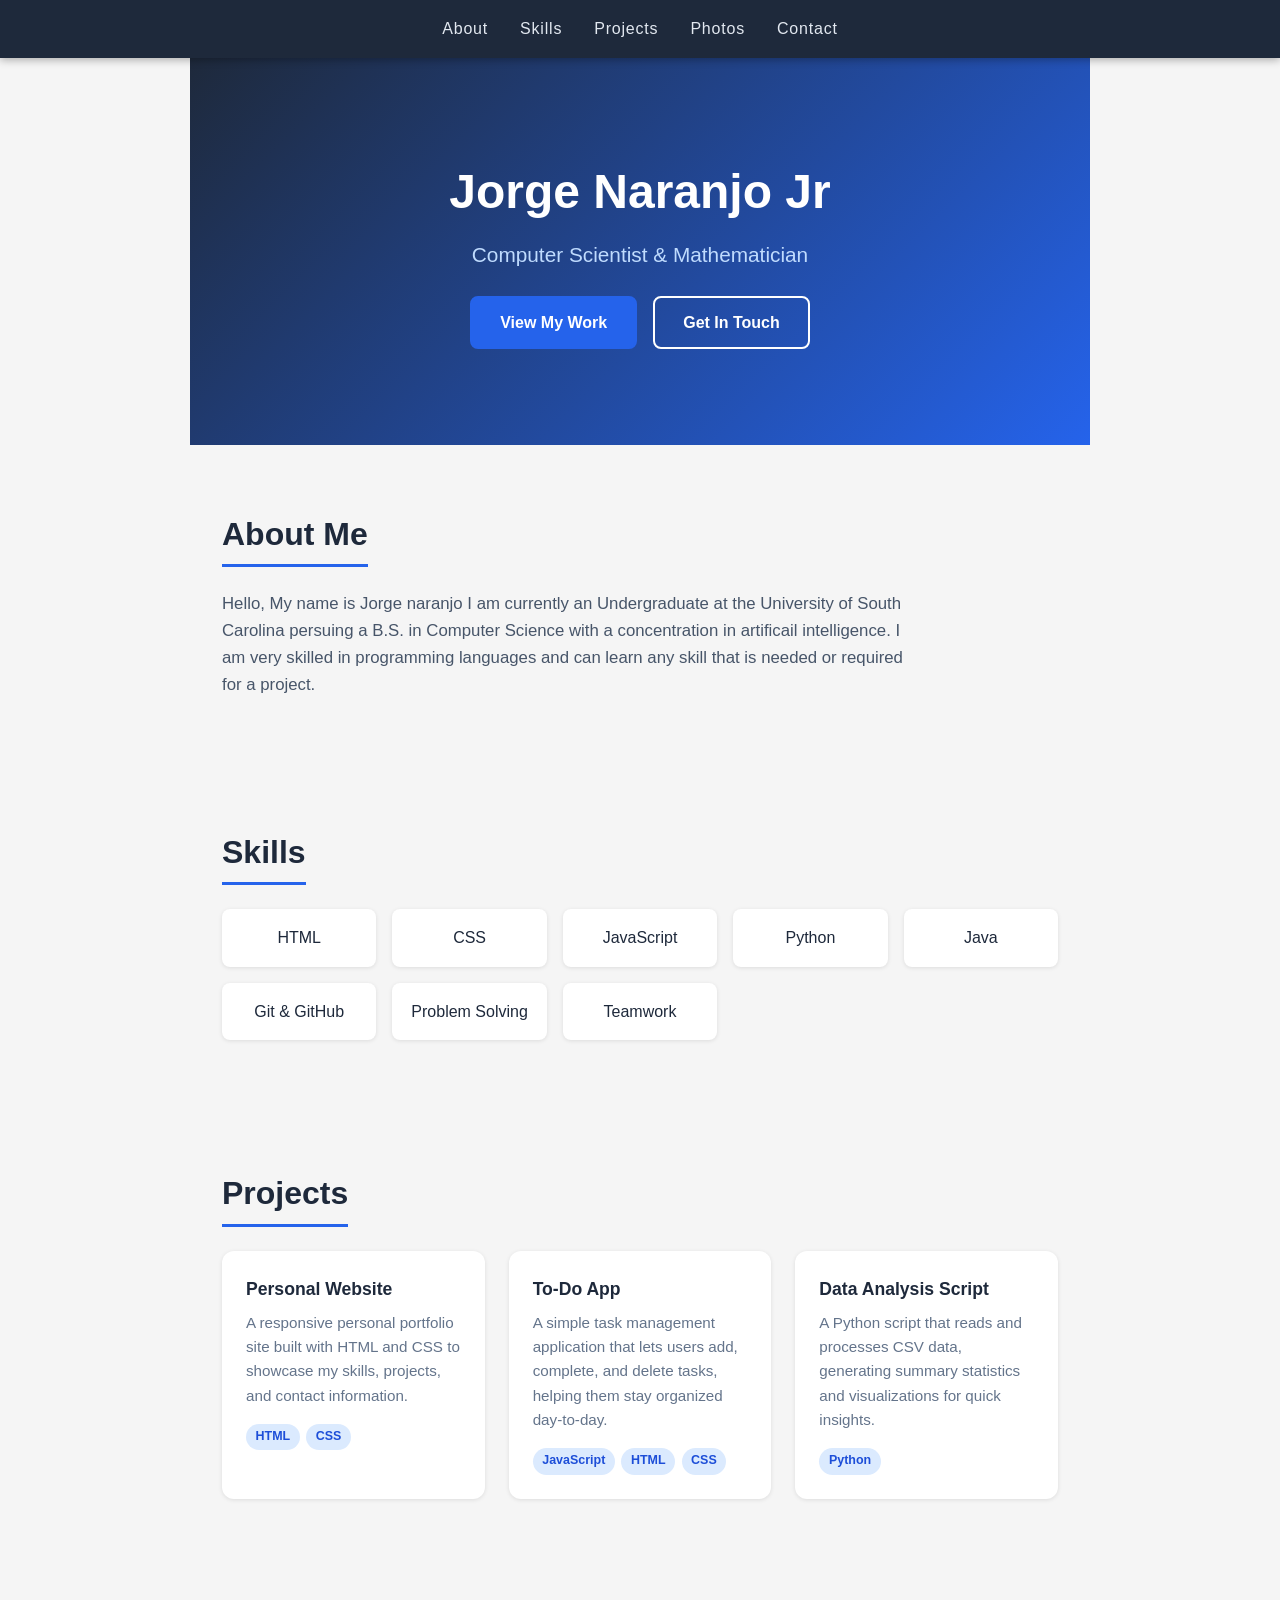
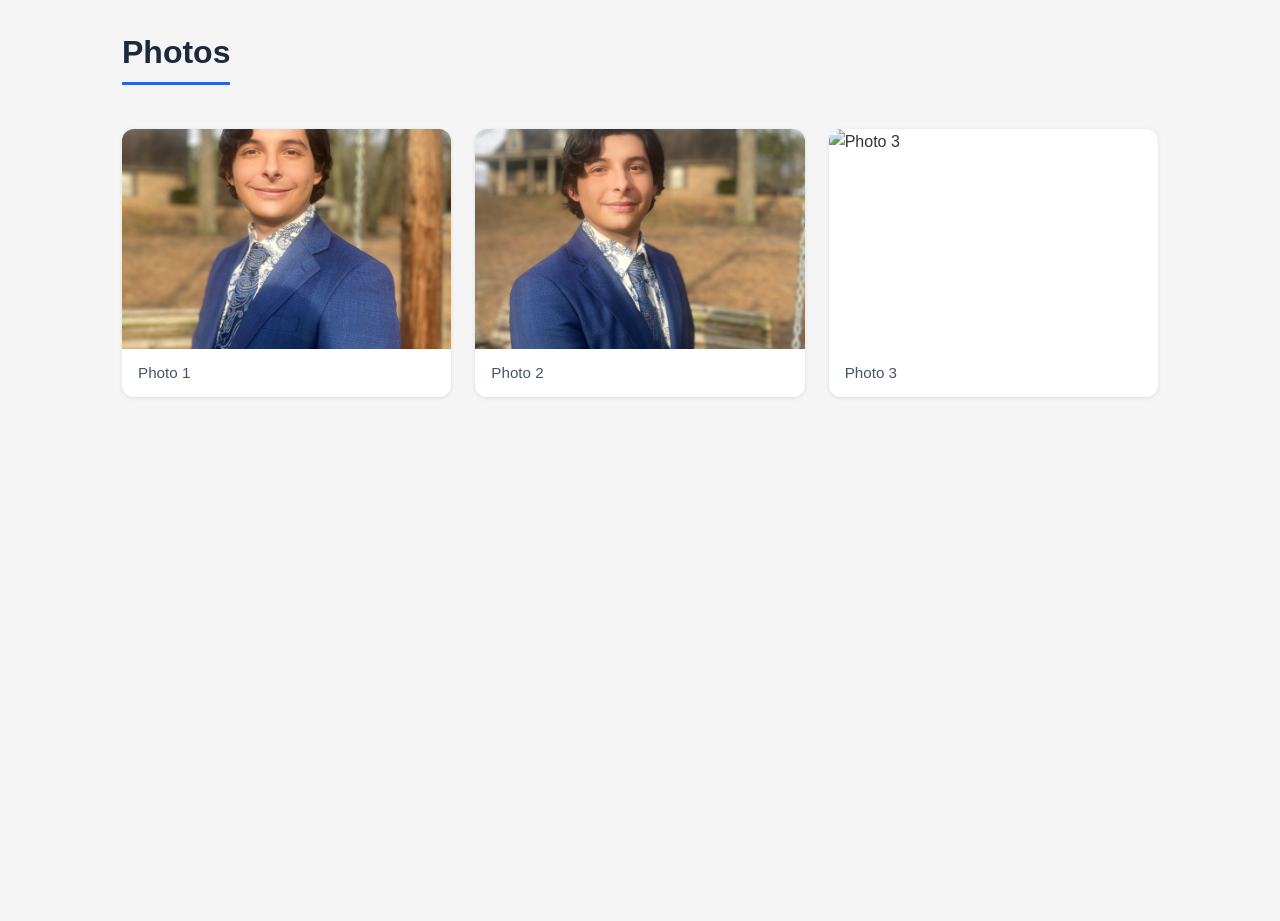
==== index.html @ 0257167b "Revise personal introduction in index.html Updated personal description to reflect skills and readin" ====
<!DOCTYPE html>
<html lang="en">
<head>
  <meta charset="UTF-8" />
  <meta name="viewport" content="width=device-width, initial-scale=1.0" />
  <title>Jorge Naranjo Jr – Personal Website</title>
  <link rel="stylesheet" href="style.css" />
</head>
<body>

  <!-- Opening Intro Overlay -->
  <div id="intro-overlay" aria-hidden="true">
    <span class="intro-name">Jorge Naranjo Jr</span>
    <span class="intro-tagline">Computer Scientist &amp; Mathematician</span>
    <div class="intro-bar"></div>
  </div>

  <!-- Navigation -->
  <nav>
    <button class="nav-toggle" aria-label="Toggle navigation" aria-expanded="false" aria-controls="nav-menu">
      <span></span><span></span><span></span>
    </button>
    <ul id="nav-menu">
      <li><a href="#about">About</a></li>
      <li><a href="#skills">Skills</a></li>
      <li><a href="#projects">Projects</a></li>
      <li><a href="#photos">Photos</a></li>
      <li><a href="#contact">Contact</a></li>
    </ul>
  </nav>

  <!-- Hero -->
  <section id="hero">
    <h1>Jorge Naranjo Jr</h1>
    <p class="subtitle">Computer Scientist &amp; Mathematician</p>
    <div class="hero-buttons">
      <a href="#projects" class="btn btn-primary">View My Work</a>
      <a href="#contact" class="btn btn-outline">Get In Touch</a>
    </div>
  </section>

  <!-- About -->
  <section id="about">
    <h2>About Me</h2>
    <p>
      Hello, My name is Jorge naranjo I am currently an Undergraduate at the University of South Carolina persuing a B.S. in Computer Science
      with a concentration in artificail intelligence. I am very skilled in programming languages and can learn any skill that is needed or 
      required for a project.
    </p>
  </section>

  <!-- Skills -->
  <section id="skills">
    <h2>Skills</h2>
    <div class="skills-grid">
      <div class="skill-card">HTML</div>
      <div class="skill-card">CSS</div>
      <div class="skill-card">JavaScript</div>
      <div class="skill-card">Python</div>
      <div class="skill-card">Java</div>
      <div class="skill-card">Git &amp; GitHub</div>
      <div class="skill-card">Problem Solving</div>
      <div class="skill-card">Teamwork</div>
    </div>
  </section>

  <!-- Projects -->
  <section id="projects">
    <h2>Projects</h2>
    <div class="projects-grid">
      <div class="project-card">
        <h3>Personal Website</h3>
        <p>
          A responsive personal portfolio site built with HTML and CSS to
          showcase my skills, projects, and contact information.
        </p>
        <div class="project-tags">
          <span class="tag">HTML</span>
          <span class="tag">CSS</span>
        </div>
      </div>
      <div class="project-card">
        <h3>To-Do App</h3>
        <p>
          A simple task management application that lets users add, complete,
          and delete tasks, helping them stay organized day-to-day.
        </p>
        <div class="project-tags">
          <span class="tag">JavaScript</span>
          <span class="tag">HTML</span>
          <span class="tag">CSS</span>
        </div>
      </div>
      <div class="project-card">
        <h3>Data Analysis Script</h3>
        <p>
          A Python script that reads and processes CSV data, generating
          summary statistics and visualizations for quick insights.
        </p>
        <div class="project-tags">
          <span class="tag">Python</span>
        </div>
      </div>
    </div>
  </section>
  
  <!-- Photos -->
  <section id="photos">
    <h2>Photos</h2>

    <div class="photos-grid">
      <figure class="photo-card" tabindex="0">
        <img src="IMG_3554.jpeg" alt="Photo 1" loading="lazy" />
        <figcaption>Photo 1</figcaption>
      </figure>

      <figure class="photo-card" tabindex="0">
        <img src="IMG_3553.jpeg" alt="Photo 2" loading="lazy" />
        <figcaption>Photo 2</figcaption>
      </figure>

      <figure class="photo-card" tabindex="0">
        <img src="IMG_3436.jpeg" alt="Photo 3" loading="lazy" />
        <figcaption>Photo 3</figcaption>
      </figure>
    </div>
  </section>

  <!-- Lightbox Modal -->
  <div id="lightbox" class="lightbox">
    <button type="button" class="lightbox-close" aria-label="Close">&times;</button>
    <button type="button" class="lightbox-prev" aria-label="Previous photo">&#8249;</button>
    <figure class="lightbox-content">
      <img id="lightbox-img" src="" alt="" />
      <figcaption id="lightbox-caption"></figcaption>
    </figure>
    <button type="button" class="lightbox-next" aria-label="Next photo">&#8250;</button>
  </div>

  <script>
    let photoCards = [];
    let currentIndex = 0;

    function openLightbox(index) {
      currentIndex = index;
      const card = photoCards[currentIndex];
      const img = card.querySelector('img');
      const caption = card.querySelector('figcaption');
      document.getElementById('lightbox-img').src = img.src;
      document.getElementById('lightbox-img').alt = img.alt;
      document.getElementById('lightbox-caption').textContent = caption ? caption.textContent : '';
      document.getElementById('lightbox').classList.add('active');
      document.body.style.overflow = 'hidden';
    }

    function closeLightbox() {
      if (!document.getElementById('lightbox').classList.contains('active')) return;
      document.getElementById('lightbox').classList.remove('active');
      document.body.style.overflow = '';
    }

    function showPrev() {
      currentIndex = (currentIndex - 1 + photoCards.length) % photoCards.length;
      openLightbox(currentIndex);
    }

    function showNext() {
      currentIndex = (currentIndex + 1) % photoCards.length;
      openLightbox(currentIndex);
    }

    document.addEventListener('DOMContentLoaded', function () {
      const lightbox = document.getElementById('lightbox');
      const closeBtn = lightbox.querySelector('.lightbox-close');
      const prevBtn = lightbox.querySelector('.lightbox-prev');
      const nextBtn = lightbox.querySelector('.lightbox-next');
      const lightboxContent = lightbox.querySelector('.lightbox-content');

      photoCards = Array.from(document.querySelectorAll('.photo-card'));

      photoCards.forEach(function (card, i) {
        card.addEventListener('click', function () { openLightbox(i); });
        card.addEventListener('keydown', function (e) {
          if (e.key === 'Enter' || e.key === ' ') { e.preventDefault(); openLightbox(i); }
        });
      });

      closeBtn.addEventListener('click', closeLightbox);
      prevBtn.addEventListener('click', function (e) { e.stopPropagation(); showPrev(); });
      nextBtn.addEventListener('click', function (e) { e.stopPropagation(); showNext(); });
      lightbox.addEventListener('click', closeLightbox);
      lightboxContent.addEventListener('click', function (e) { e.stopPropagation(); });
      document.addEventListener('keydown', function (e) {
        if (e.key === 'Escape') closeLightbox();
        if (e.key === 'ArrowLeft' && lightbox.classList.contains('active')) showPrev();
        if (e.key === 'ArrowRight' && lightbox.classList.contains('active')) showNext();
      });

      // Touch swipe support for lightbox
      let touchStartX = 0;
      lightbox.addEventListener('touchstart', function (e) {
        touchStartX = e.changedTouches[0].clientX;
      }, { passive: true });
      lightbox.addEventListener('touchend', function (e) {
        const dx = e.changedTouches[0].clientX - touchStartX;
        if (Math.abs(dx) > 50) {
          if (dx < 0) showNext(); else showPrev();
        }
      }, { passive: true });
    });
  </script>

  <!-- Hamburger navigation toggle -->
  <script>
    document.addEventListener('DOMContentLoaded', function () {
      var toggle = document.querySelector('.nav-toggle');
      var menu = document.getElementById('nav-menu');
      toggle.addEventListener('click', function () {
        var isOpen = menu.classList.toggle('nav-open');
        toggle.setAttribute('aria-expanded', isOpen ? 'true' : 'false');
      });
      // Close menu when a nav link is clicked (smooth UX on mobile)
      menu.querySelectorAll('a').forEach(function (link) {
        link.addEventListener('click', function () {
          menu.classList.remove('nav-open');
          toggle.setAttribute('aria-expanded', 'false');
        });
      });
    });
  </script>

  <!-- Contact -->
  <section id="contact">
    <h2>Contact</h2>
    <ul class="contact-list">
      <li>
        <span>UofSC Email:</span>
        <a href="mailto:Jnaranjo@email.sc.edu">Jnaranjo@email.sc.edu</a>
      </li>
      <li>
        <span>Personal Email:</span>
        <a href="mailto:naranjojorge477@gmail.com">naranjojorge477@gmail.com</a>
      </li>
      <li>
        <span>GitHub:</span>
        <a href="https://github.com/JorgeN0" target="_blank" rel="noopener noreferrer">github.com/JorgeN0</a>
      </li>
      <li>
        <span>LinkedIn:</span>
        <a href="https://www.linkedin.com/in/jorge-naranjo-83a029321/?lipi=urn%3Ali%3Apage%3Ad_flagship3_profile_view_base_contact_details%3BpQR2sQ%2FuTh%2B9Vd9dyfWBfg%3D%3D" target="_blank" rel="noopener noreferrer">https://www.linkedin.com/in/jorge-naranjo
    </ul>
  </section>

  <!-- Footer -->
  <footer>
    <p>&copy; 2026 Jorge Naranjo Jr. All rights reserved.</p>
  </footer>

  <!-- Section Reveal Script -->
  <script>
    document.addEventListener('DOMContentLoaded', function () {
      var sections = document.querySelectorAll('section, footer');
      sections.forEach(function (el) { el.classList.add('section-hidden'); });

      var observer = new IntersectionObserver(function (entries) {
        entries.forEach(function (entry) {
          if (entry.isIntersecting) {
            entry.target.classList.add('section-visible');
            observer.unobserve(entry.target);
          }
        });
      }, { threshold: 0.12 });

      sections.forEach(function (el) { observer.observe(el); });
    });
  </script>

</body>
</html>
---- style.css ----
/* =====================
   Intro / Opening Sequence
   ===================== */

#intro-overlay {
  position: fixed;
  inset: 0;
  background: linear-gradient(135deg, #1e293b 0%, #2563eb 100%);
  display: flex;
  flex-direction: column;
  align-items: center;
  justify-content: center;
  z-index: 9999;
  animation: introFadeOut 0.6s ease 2.4s forwards;
  pointer-events: none;
}

#intro-overlay .intro-name {
  color: white;
  font-size: 3rem;
  font-weight: 700;
  letter-spacing: 0.05em;
  opacity: 0;
  transform: translateY(20px);
  animation: introTextIn 0.7s ease 0.3s forwards;
}

#intro-overlay .intro-tagline {
  color: #bfdbfe;
  font-size: 1.2rem;
  margin-top: 0.75rem;
  opacity: 0;
  transform: translateY(20px);
  animation: introTextIn 0.7s ease 0.7s forwards;
}

#intro-overlay .intro-bar {
  width: 60px;
  height: 4px;
  background: white;
  border-radius: 2px;
  margin-top: 1.25rem;
  opacity: 0;
  transform: scaleX(0);
  animation: introBarIn 0.6s ease 1.1s forwards;
}

@keyframes introTextIn {
  to { opacity: 1; transform: translateY(0); }
}

@keyframes introBarIn {
  to { opacity: 1; transform: scaleX(1); }
}

@keyframes introFadeOut {
  to { opacity: 0; visibility: hidden; }
}

/* =====================
   Section Reveal Animations
   ===================== */

.section-hidden {
  opacity: 0;
  transform: translateY(40px);
  transition: opacity 0.65s ease, transform 0.65s ease;
}

.section-visible {
  opacity: 1;
  transform: translateY(0);
}

/* Reset & Base */
* {
  margin: 0;
  padding: 0;
  box-sizing: border-box;
}

body {
  font-family: 'Segoe UI', Tahoma, Geneva, Verdana, sans-serif;
  color: #333;
  line-height: 1.6;
  background-color: #f5f5f5;
}

a {
  color: #2563eb;
  text-decoration: none;
}

a:hover {
  text-decoration: underline;
}

/* Navigation */
nav {
  background-color: #1e293b;
  position: sticky;
  top: 0;
  z-index: 100;
  box-shadow: 0 2px 8px rgba(0, 0, 0, 0.3);
}

nav ul {
  display: flex;
  list-style: none;
  justify-content: center;
  gap: 2rem;
  padding: 1rem;
}

nav ul li a {
  color: #e2e8f0;
  font-weight: 500;
  letter-spacing: 0.05em;
  transition: color 0.2s;
}

nav ul li a:hover {
  color: #60a5fa;
  text-decoration: none;
}

/* Hero Section */
#hero {
  background: linear-gradient(135deg, #1e293b 0%, #2563eb 100%);
  color: white;
  text-align: center;
  padding: 6rem 2rem;
}

#hero h1 {
  font-size: 3rem;
  font-weight: 700;
  margin-bottom: 0.5rem;
}

#hero .subtitle {
  font-size: 1.3rem;
  color: #bfdbfe;
  margin-bottom: 1.5rem;
}

#hero .hero-buttons {
  display: flex;
  justify-content: center;
  gap: 1rem;
  flex-wrap: wrap;
}

.btn {
  display: inline-block;
  padding: 0.75rem 1.75rem;
  border-radius: 0.5rem;
  font-weight: 600;
  transition: transform 0.2s, box-shadow 0.2s;
}

.btn:hover {
  transform: translateY(-2px);
  box-shadow: 0 4px 12px rgba(0, 0, 0, 0.25);
  text-decoration: none;
}

.btn-primary {
  background-color: #2563eb;
  color: white;
  border: 2px solid #2563eb;
}

.btn-outline {
  background-color: transparent;
  color: white;
  border: 2px solid white;
}

/* Sections */
section {
  padding: 4rem 2rem;
  max-width: 900px;
  margin: 0 auto;
}

section h2 {
  font-size: 2rem;
  font-weight: 700;
  margin-bottom: 1.5rem;
  color: #1e293b;
  border-bottom: 3px solid #2563eb;
  display: inline-block;
  padding-bottom: 0.25rem;
}

/* About */
#about p {
  font-size: 1.05rem;
  color: #475569;
  max-width: 700px;
}

/* Skills */
.skills-grid {
  display: grid;
  grid-template-columns: repeat(auto-fill, minmax(130px, 1fr));
  gap: 1rem;
}

.skill-card {
  background-color: white;
  border-radius: 0.5rem;
  padding: 1rem;
  text-align: center;
  box-shadow: 0 1px 4px rgba(0, 0, 0, 0.1);
  font-weight: 500;
  color: #1e293b;
  transition: transform 0.2s, box-shadow 0.2s;
}

.skill-card:hover {
  transform: translateY(-3px);
  box-shadow: 0 4px 12px rgba(37, 99, 235, 0.2);
}

/* Projects */
.projects-grid {
  display: grid;
  grid-template-columns: repeat(auto-fill, minmax(260px, 1fr));
  gap: 1.5rem;
}

.project-card {
  background-color: white;
  border-radius: 0.75rem;
  padding: 1.5rem;
  box-shadow: 0 1px 4px rgba(0, 0, 0, 0.1);
  transition: transform 0.2s, box-shadow 0.2s;
}

.project-card:hover {
  transform: translateY(-3px);
  box-shadow: 0 6px 16px rgba(0, 0, 0, 0.12);
}

.project-card h3 {
  font-size: 1.1rem;
  color: #1e293b;
  margin-bottom: 0.5rem;
}

.project-card p {
  font-size: 0.95rem;
  color: #64748b;
  margin-bottom: 1rem;
}

.project-tags {
  display: flex;
  flex-wrap: wrap;
  gap: 0.4rem;
}

.tag {
  background-color: #dbeafe;
  color: #1d4ed8;
  font-size: 0.78rem;
  font-weight: 600;
  padding: 0.2rem 0.6rem;
  border-radius: 9999px;
}

/* Contact */
.contact-list {
  list-style: none;
  display: flex;
  flex-direction: column;
  gap: 0.75rem;
}

.contact-list li {
  font-size: 1rem;
  color: #475569;
}

.contact-list li span {
  font-weight: 600;
  color: #1e293b;
  margin-right: 0.4rem;
}

/* Footer */
footer {
  background-color: #1e293b;
  color: #94a3b8;
  text-align: center;
  padding: 1.5rem;
  font-size: 0.9rem;
}

/* Photos */
#photos {
  max-width: 1100px;
}

.photos-grid {
  display: grid;
  grid-template-columns: repeat(auto-fill, minmax(280px, 1fr));
  gap: 1.5rem;
  margin-top: 1.25rem;
}

.photo-card {
  background-color: white;
  border-radius: 0.75rem;
  overflow: hidden;
  box-shadow: 0 1px 4px rgba(0, 0, 0, 0.1);
  transition: transform 0.2s, box-shadow 0.2s;
  cursor: pointer;
}

.photo-card:hover {
  transform: translateY(-4px);
  box-shadow: 0 8px 20px rgba(0, 0, 0, 0.15);
}

.photo-card:focus {
  outline: 3px solid #2563eb;
  outline-offset: 2px;
}

.photo-card img {
  width: 100%;
  height: 220px;
  object-fit: cover;
  display: block;
  transition: opacity 0.2s;
}

.photo-card:hover img {
  opacity: 0.9;
}

.photo-card figcaption {
  padding: 0.75rem 1rem;
  font-size: 0.95rem;
  color: #475569;
}

/* Lightbox */
.lightbox {
  display: none;
  position: fixed;
  inset: 0;
  background: rgba(0, 0, 0, 0.85);
  z-index: 1000;
  align-items: center;
  justify-content: center;
}

.lightbox.active {
  display: flex;
}

.lightbox-content {
  position: relative;
  max-width: 90vw;
  max-height: 90vh;
  text-align: center;
}

.lightbox-content img {
  max-width: 100%;
  max-height: 80vh;
  border-radius: 0.5rem;
  box-shadow: 0 8px 32px rgba(0, 0, 0, 0.5);
  display: block;
  margin: 0 auto;
}

.lightbox-content figcaption {
  color: #e2e8f0;
  margin-top: 0.75rem;
  font-size: 1rem;
}

.lightbox-close {
  position: absolute;
  top: 1rem;
  right: 1.5rem;
  background: none;
  border: none;
  color: white;
  font-size: 2.5rem;
  cursor: pointer;
  line-height: 1;
  opacity: 0.8;
  transition: opacity 0.2s;
  z-index: 1001;
}

.lightbox-close:hover {
  opacity: 1;
}

.lightbox-prev,
.lightbox-next {
  position: absolute;
  top: 50%;
  transform: translateY(-50%);
  background: rgba(255, 255, 255, 0.15);
  border: none;
  color: white;
  font-size: 3rem;
  cursor: pointer;
  line-height: 1;
  opacity: 0.8;
  transition: opacity 0.2s, background 0.2s;
  z-index: 1001;
  padding: 0.5rem 1rem;
  border-radius: 0.5rem;
  user-select: none;
}

.lightbox-prev {
  left: 1rem;
}

.lightbox-next {
  right: 1rem;
}

.lightbox-prev:hover,
.lightbox-next:hover {
  opacity: 1;
  background: rgba(255, 255, 255, 0.3);
}

/* =====================
   Hamburger Toggle Button
   ===================== */

.nav-toggle {
  display: none;
  background: none;
  border: none;
  cursor: pointer;
  padding: 0.5rem;
  flex-direction: column;
  gap: 5px;
  position: absolute;
  right: 1rem;
  top: 50%;
  transform: translateY(-50%);
}

.nav-toggle span {
  display: block;
  width: 24px;
  height: 2px;
  background: #e2e8f0;
  border-radius: 2px;
  transition: transform 0.3s, opacity 0.3s;
}

.nav-toggle[aria-expanded="true"] span:nth-child(1) {
  transform: translateY(7px) rotate(45deg);
}

.nav-toggle[aria-expanded="true"] span:nth-child(2) {
  opacity: 0;
}

.nav-toggle[aria-expanded="true"] span:nth-child(3) {
  transform: translateY(-7px) rotate(-45deg);
}

/* =====================
   Mobile Responsive
   ===================== */

@media (max-width: 640px) {
  /* Nav */
  nav {
    position: relative;
    padding: 0.75rem 1rem;
  }

  .nav-toggle {
    display: flex;
  }

  nav ul {
    display: none;
    flex-direction: column;
    gap: 0;
    padding: 0.5rem 0 0.75rem;
    text-align: center;
    width: 100%;
  }

  nav ul.nav-open {
    display: flex;
  }

  nav ul li a {
    display: block;
    padding: 0.65rem 1rem;
  }

  /* Intro overlay */
  #intro-overlay .intro-name {
    font-size: 2rem;
    text-align: center;
    padding: 0 1rem;
  }

  #intro-overlay .intro-tagline {
    font-size: 1rem;
    text-align: center;
    padding: 0 1rem;
  }

  /* Hero */
  #hero {
    padding: 3.5rem 1.25rem;
  }

  #hero h1 {
    font-size: 2rem;
  }

  #hero .subtitle {
    font-size: 1.05rem;
  }

  /* Sections */
  section {
    padding: 2.5rem 1.25rem;
  }

  section h2 {
    font-size: 1.6rem;
  }

  /* Skills – ensure at least 2 columns */
  .skills-grid {
    grid-template-columns: repeat(auto-fill, minmax(110px, 1fr));
  }

  /* Projects – single column */
  .projects-grid {
    grid-template-columns: 1fr;
  }

  /* Photos – single column */
  .photos-grid {
    grid-template-columns: 1fr;
  }

  /* Lightbox: larger touch targets */
  .lightbox-close {
    font-size: 2rem;
    top: 0.5rem;
    right: 0.75rem;
    padding: 0.5rem;
  }

  .lightbox-prev,
  .lightbox-next {
    font-size: 2rem;
    padding: 0.75rem 0.9rem;
  }

  .lightbox-prev {
    left: 0.25rem;
  }

  .lightbox-next {
    right: 0.25rem;
  }

  /* Contact list – allow wrapping on tiny screens */
  .contact-list li {
    display: flex;
    flex-direction: column;
    gap: 0.15rem;
    overflow-wrap: break-word;
  }

  .contact-list li span {
    margin-right: 0;
  }
}
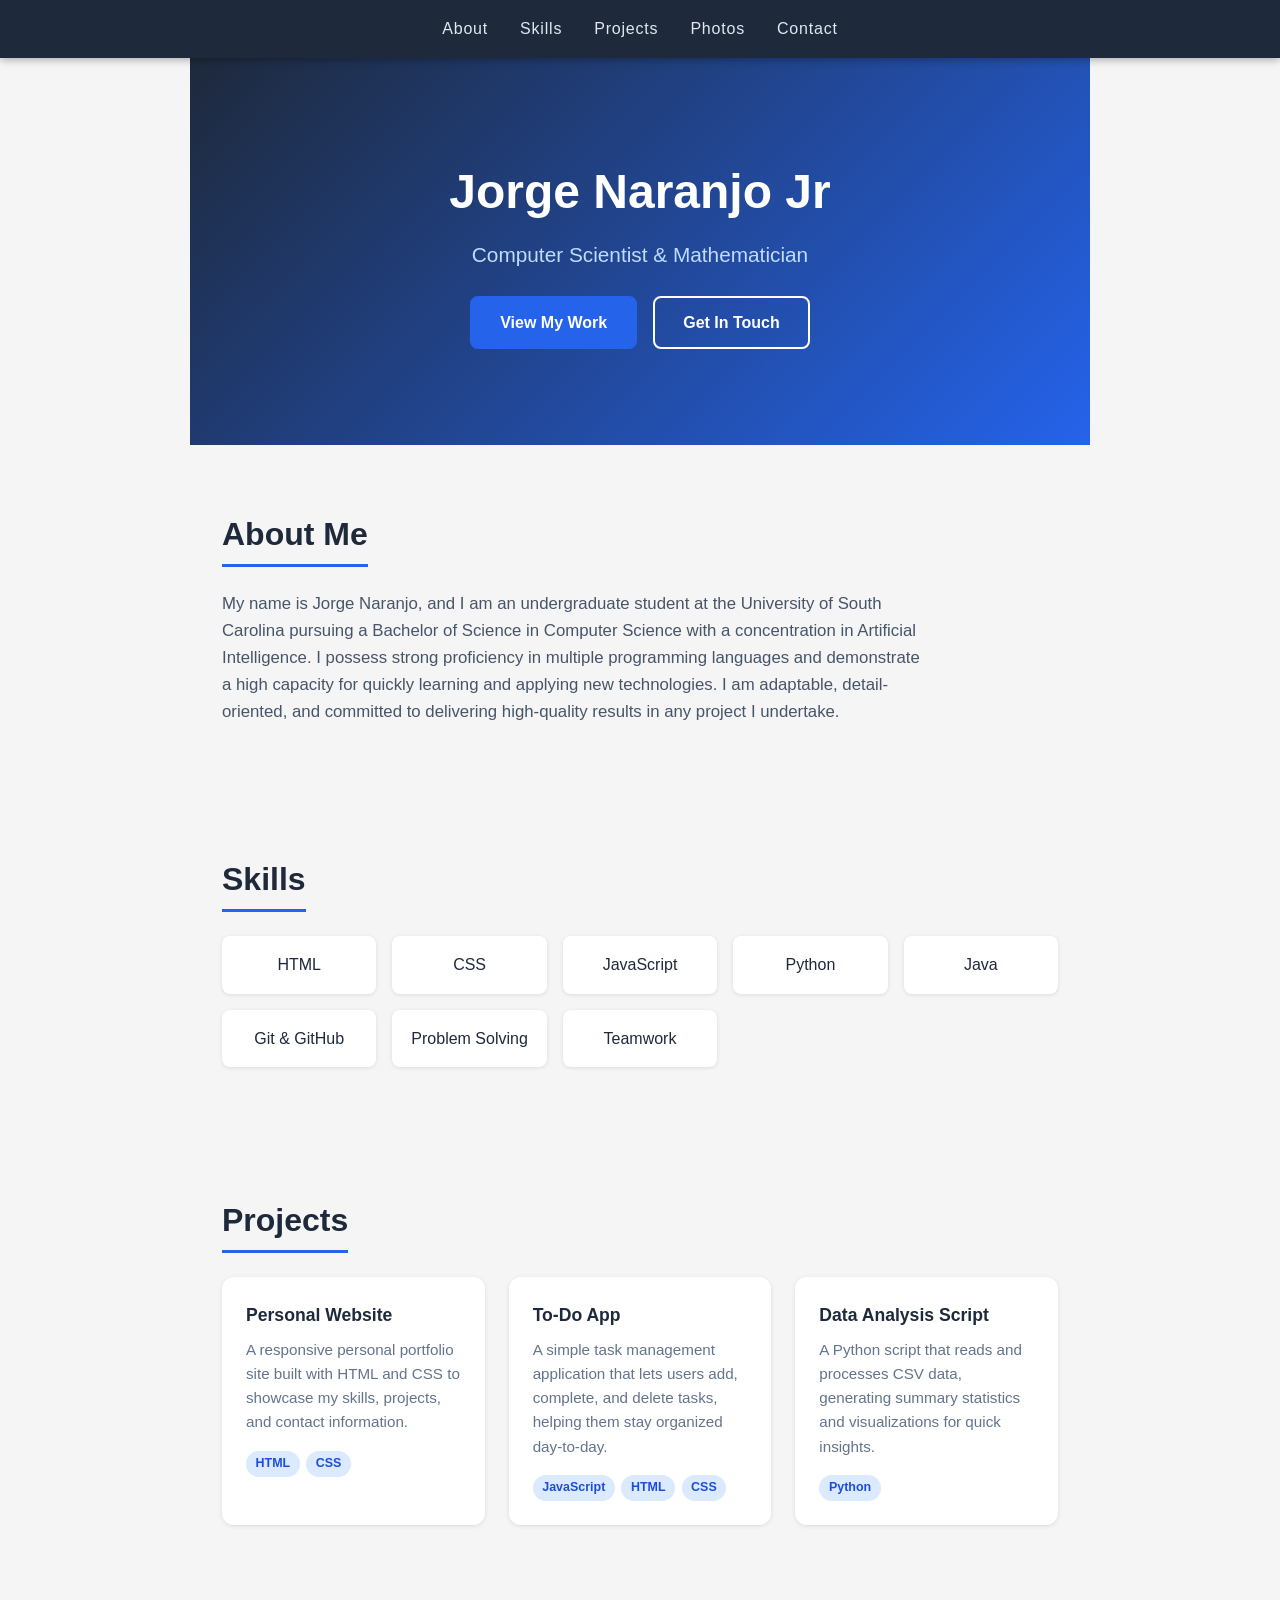
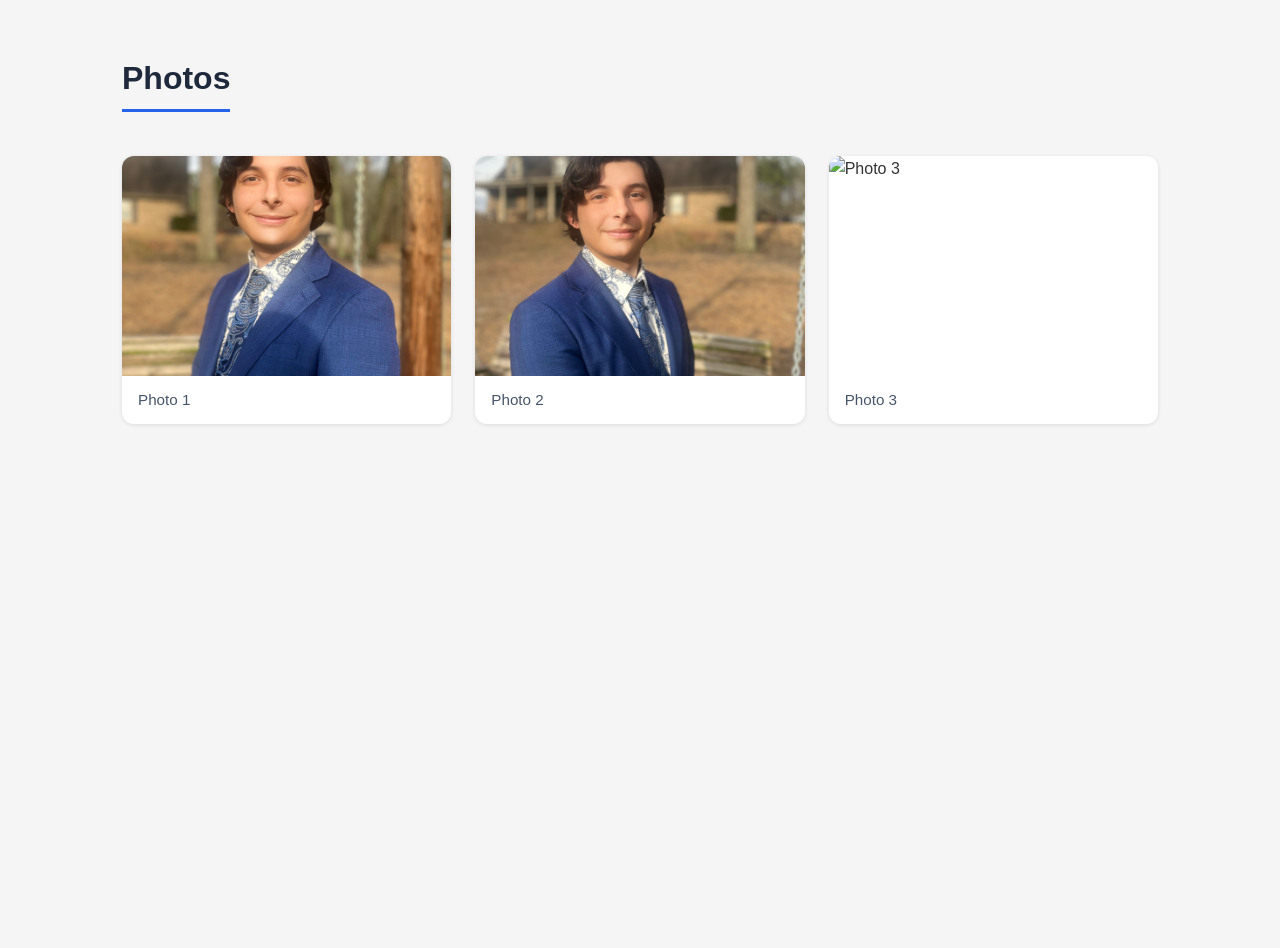
==== commit 51d51949: "Revise About Me section for improved readability Updated personal introduction for clarity and profe" ====
--- a/index.html
+++ b/index.html
@@ -43,9 +43,10 @@
   <section id="about">
     <h2>About Me</h2>
     <p>
-      Hello, My name is Jorge naranjo I am currently an Undergraduate at the University of South Carolina persuing a B.S. in Computer Science
-      with a concentration in artificail intelligence. I am very skilled in programming languages and can learn any skill that is needed or 
-      required for a project.
+My name is Jorge Naranjo, and I am an undergraduate student at the University of South Carolina pursuing a Bachelor of Science
+in Computer Science with a concentration in Artificial Intelligence. I possess strong proficiency 
+in multiple programming languages and demonstrate a high capacity for quickly learning and applying new technologies.
+I am adaptable, detail-oriented, and committed to delivering high-quality results in any project I undertake.
     </p>
   </section>
 
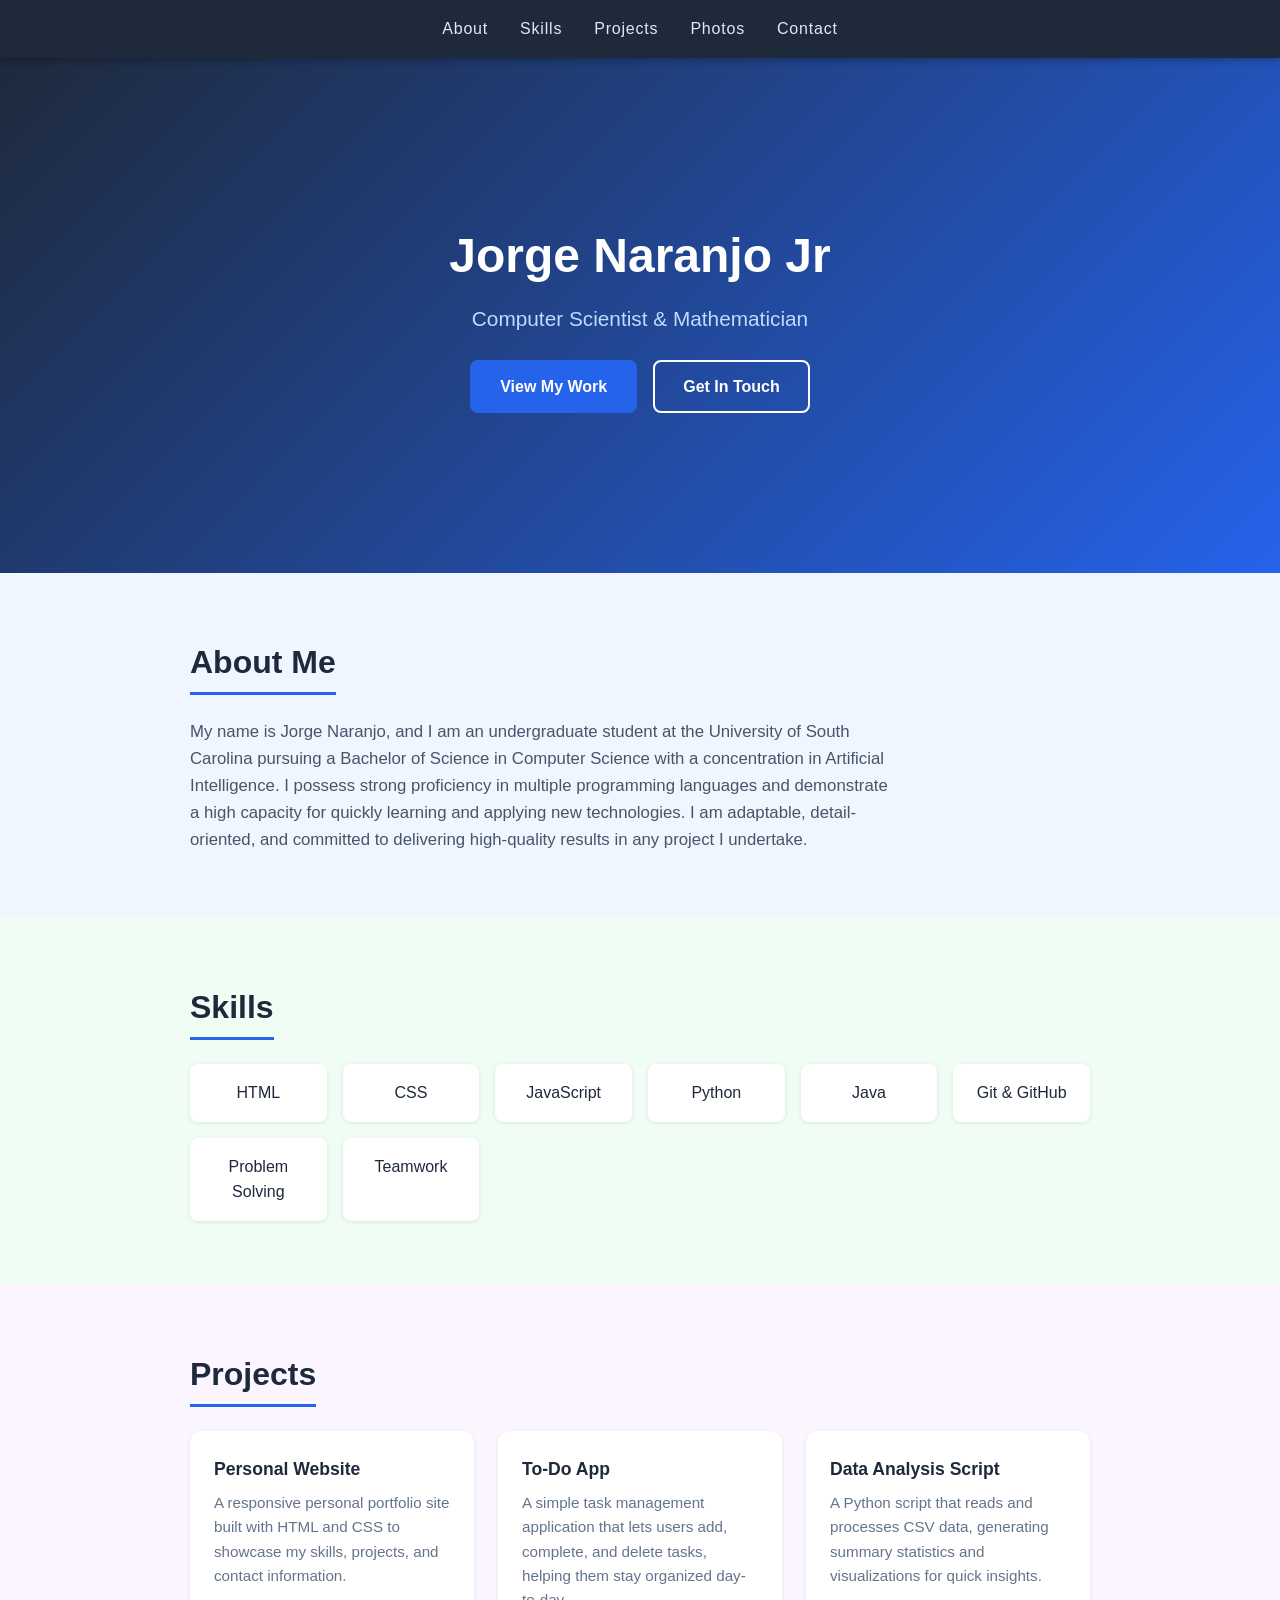
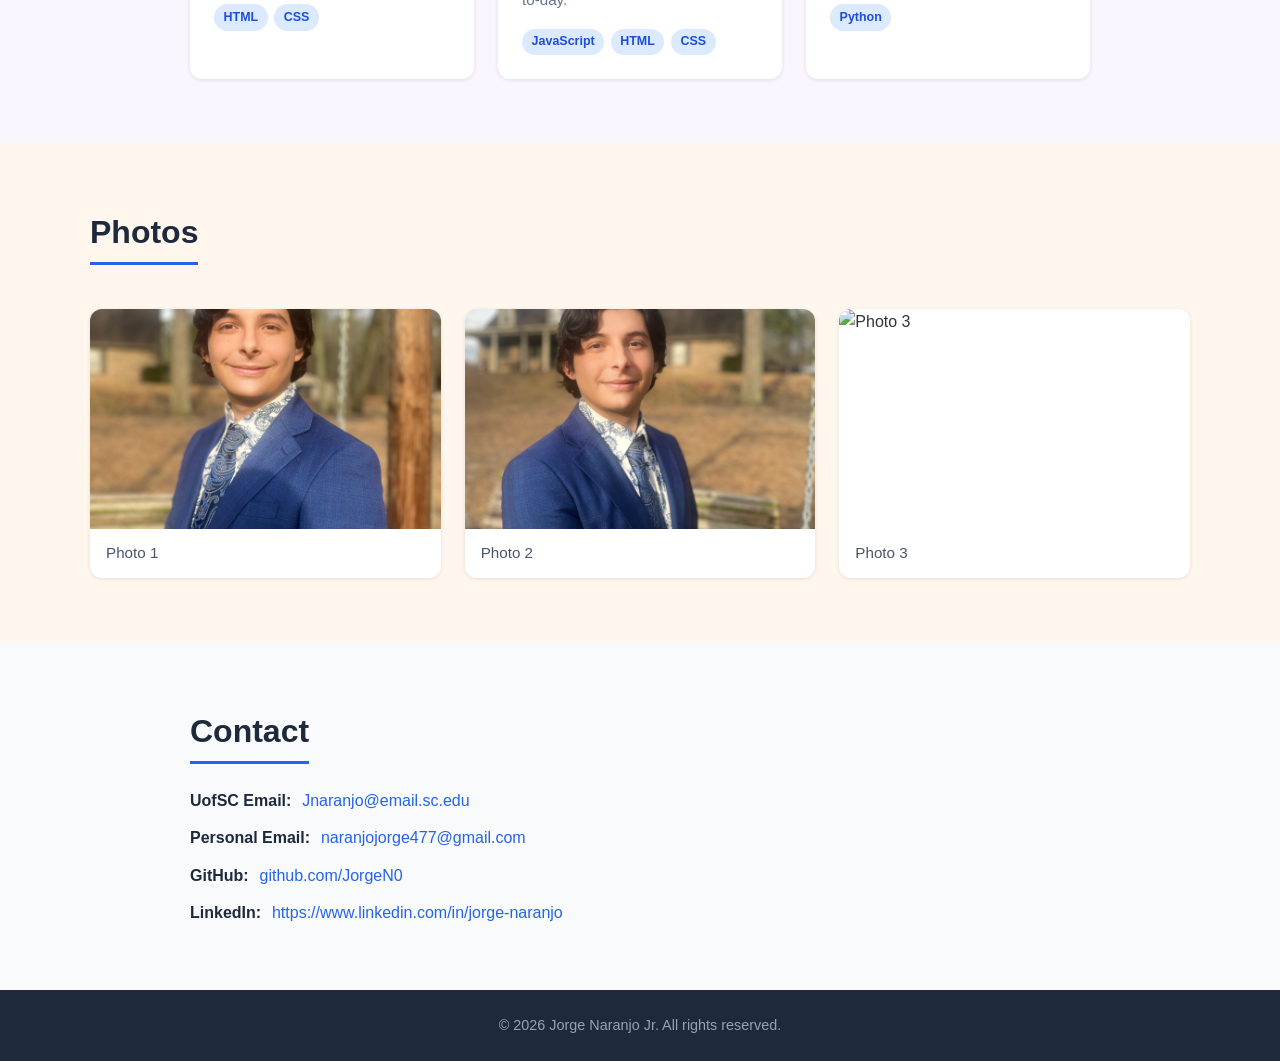
==== commit 9510aeb3: "Make blue hero banner taller and give each section its own background color Co-authored-by: JorgeN0 " ====
--- a/index.html
+++ b/index.html
@@ -41,6 +41,7 @@
 
   <!-- About -->
   <section id="about">
+    <div class="section-content">
     <h2>About Me</h2>
     <p>
 My name is Jorge Naranjo, and I am an undergraduate student at the University of South Carolina pursuing a Bachelor of Science
@@ -48,10 +49,12 @@
 in multiple programming languages and demonstrate a high capacity for quickly learning and applying new technologies.
 I am adaptable, detail-oriented, and committed to delivering high-quality results in any project I undertake.
     </p>
+    </div>
   </section>
 
   <!-- Skills -->
   <section id="skills">
+    <div class="section-content">
     <h2>Skills</h2>
     <div class="skills-grid">
       <div class="skill-card">HTML</div>
@@ -63,10 +66,12 @@
       <div class="skill-card">Problem Solving</div>
       <div class="skill-card">Teamwork</div>
     </div>
+    </div>
   </section>
 
   <!-- Projects -->
   <section id="projects">
+    <div class="section-content">
     <h2>Projects</h2>
     <div class="projects-grid">
       <div class="project-card">
@@ -103,10 +108,12 @@
         </div>
       </div>
     </div>
+    </div>
   </section>
   
   <!-- Photos -->
   <section id="photos">
+    <div class="section-content">
     <h2>Photos</h2>
 
     <div class="photos-grid">
@@ -124,6 +131,7 @@
         <img src="IMG_3436.jpeg" alt="Photo 3" loading="lazy" />
         <figcaption>Photo 3</figcaption>
       </figure>
+    </div>
     </div>
   </section>
 
@@ -232,6 +240,7 @@
 
   <!-- Contact -->
   <section id="contact">
+    <div class="section-content">
     <h2>Contact</h2>
     <ul class="contact-list">
       <li>
@@ -250,6 +259,7 @@
         <span>LinkedIn:</span>
         <a href="https://www.linkedin.com/in/jorge-naranjo-83a029321/?lipi=urn%3Ali%3Apage%3Ad_flagship3_profile_view_base_contact_details%3BpQR2sQ%2FuTh%2B9Vd9dyfWBfg%3D%3D" target="_blank" rel="noopener noreferrer">https://www.linkedin.com/in/jorge-naranjo
     </ul>
+    </div>
   </section>
 
   <!-- Footer -->
--- a/style.css
+++ b/style.css
@@ -129,7 +129,7 @@
   background: linear-gradient(135deg, #1e293b 0%, #2563eb 100%);
   color: white;
   text-align: center;
-  padding: 6rem 2rem;
+  padding: 10rem 2rem;
 }
 
 #hero h1 {
@@ -180,6 +180,10 @@
 /* Sections */
 section {
   padding: 4rem 2rem;
+  width: 100%;
+}
+
+.section-content {
   max-width: 900px;
   margin: 0 auto;
 }
@@ -299,8 +303,29 @@
   font-size: 0.9rem;
 }
 
+/* Section background colors */
+#about {
+  background-color: #eff6ff;
+}
+
+#skills {
+  background-color: #f0fdf4;
+}
+
+#projects {
+  background-color: #faf5ff;
+}
+
+#contact {
+  background-color: #f8fafc;
+}
+
 /* Photos */
 #photos {
+  background-color: #fff7ed;
+}
+
+#photos .section-content {
   max-width: 1100px;
 }
 
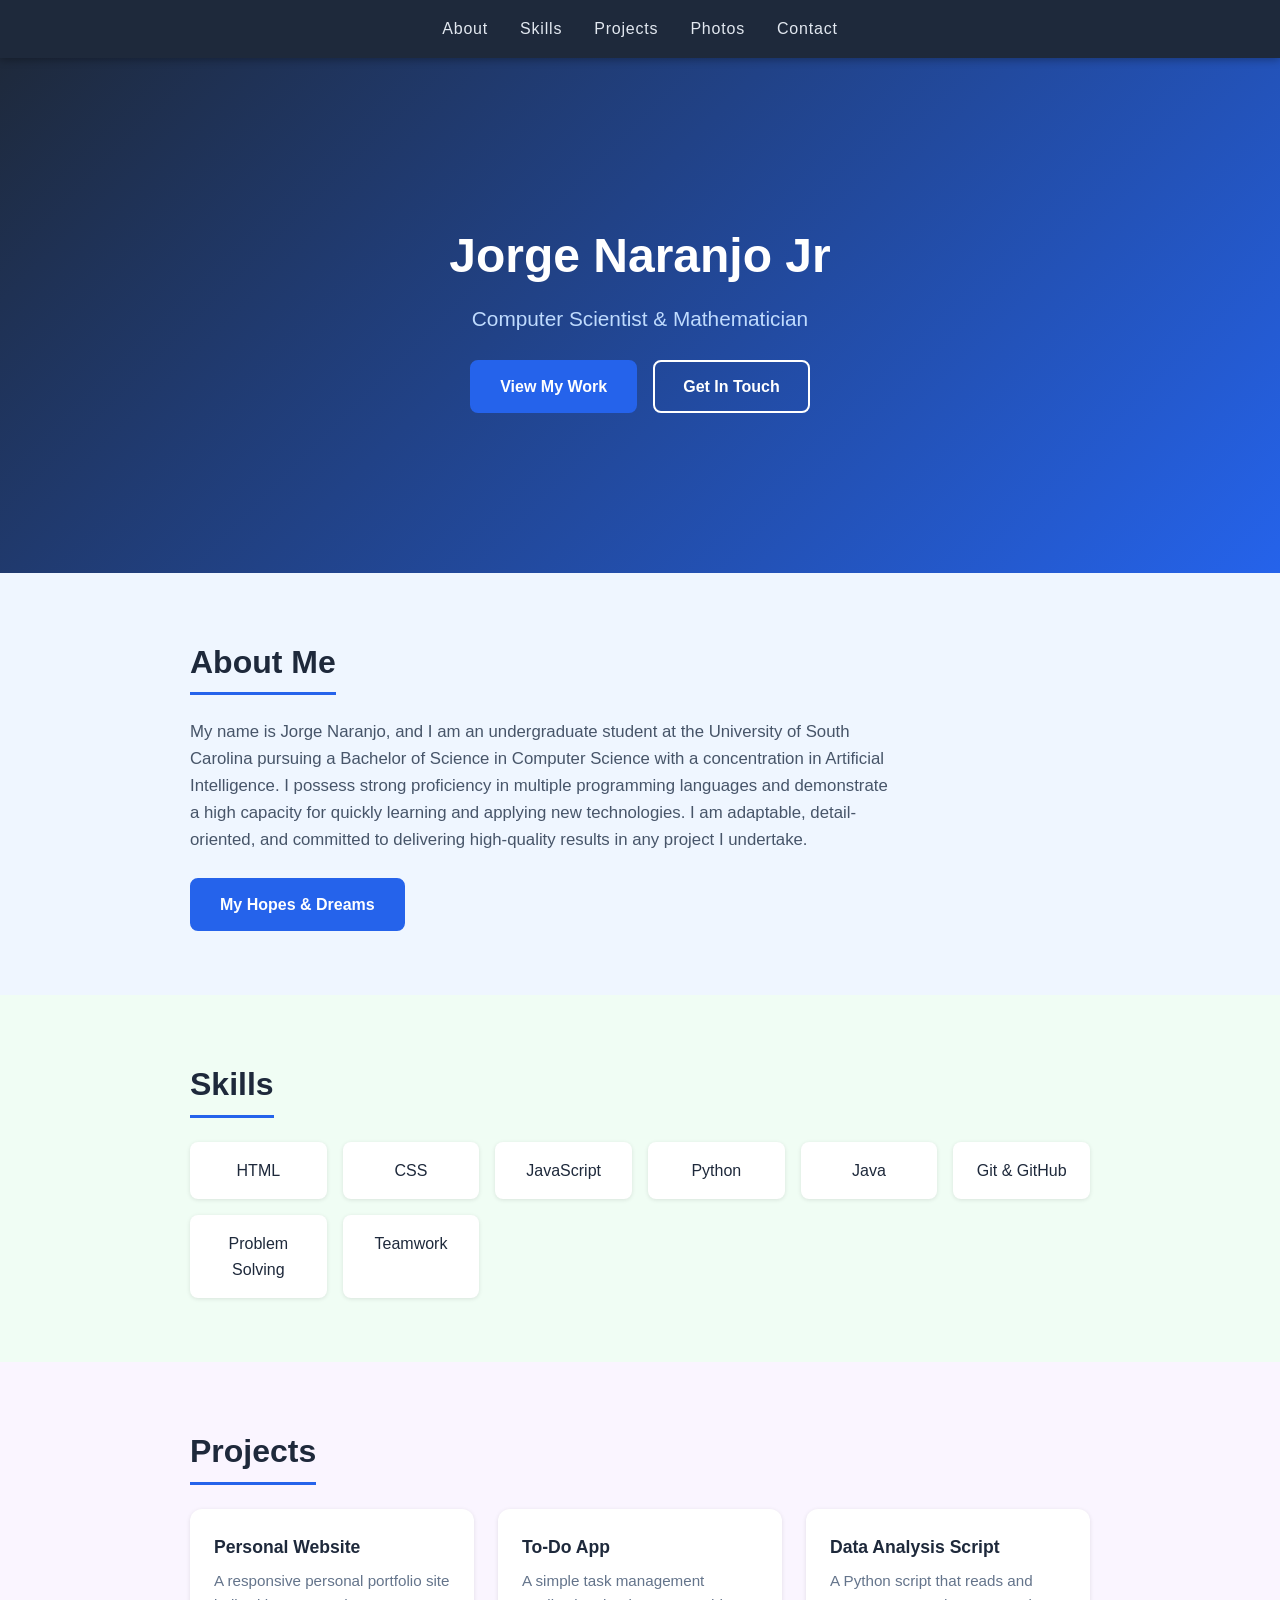
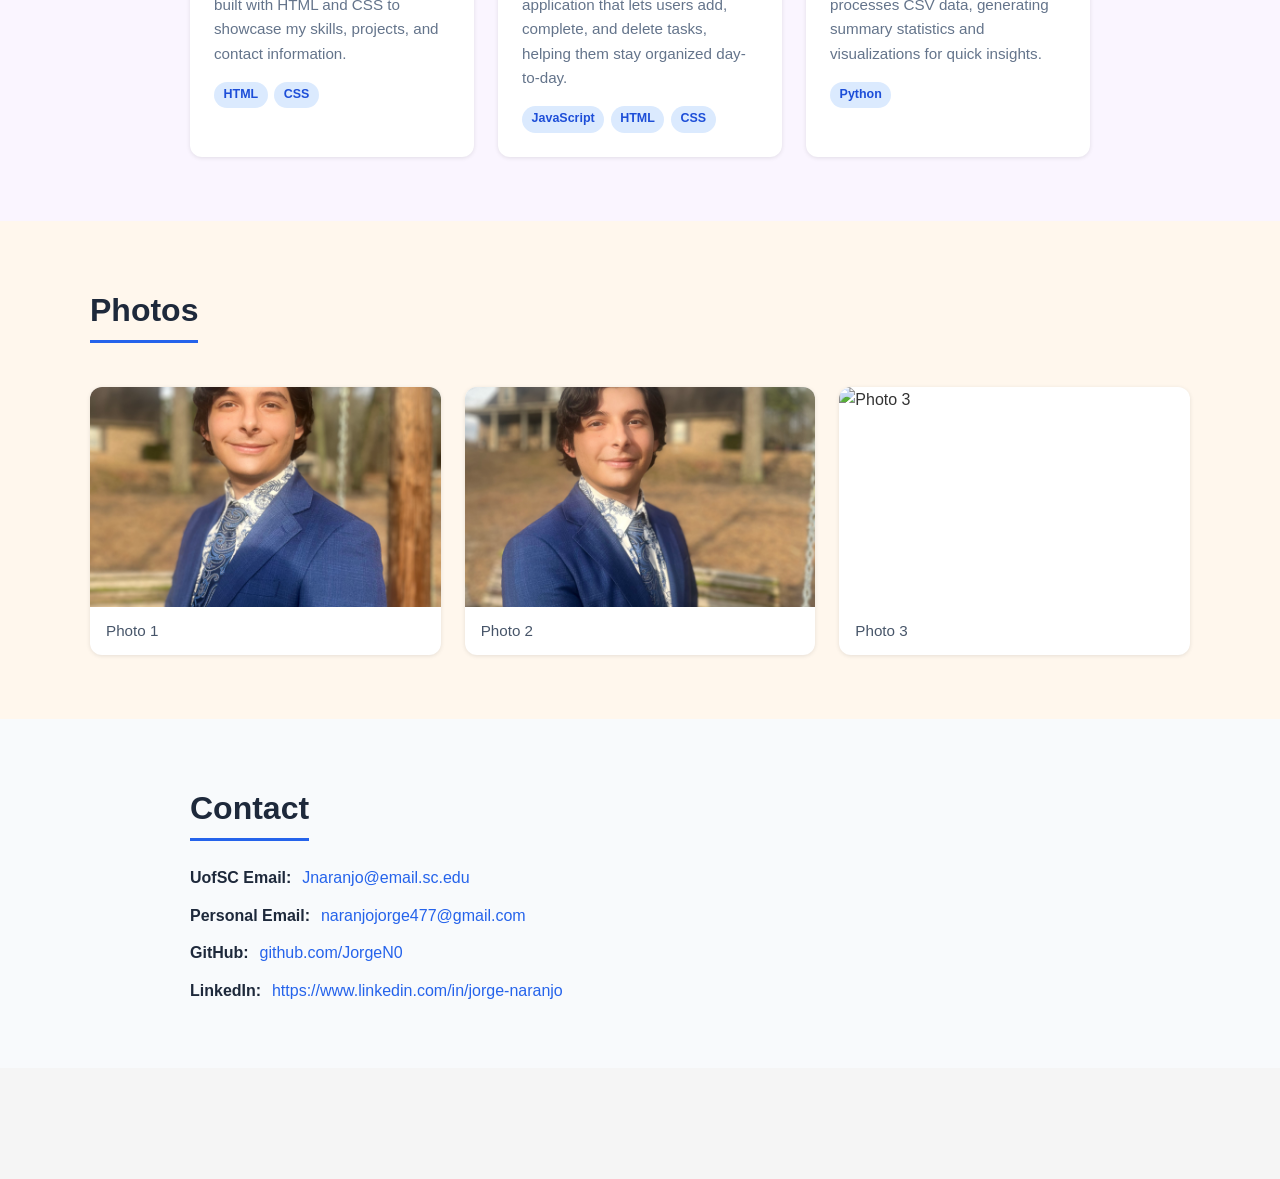
==== commit f26fda03: "Add My Hopes & Dreams button to About Me section and create new page Co-authored-by: JorgeN0 <208886" ====
--- a/index.html
+++ b/index.html
@@ -49,6 +49,7 @@
 in multiple programming languages and demonstrate a high capacity for quickly learning and applying new technologies.
 I am adaptable, detail-oriented, and committed to delivering high-quality results in any project I undertake.
     </p>
+    <a href="hopes-and-dreams.html" class="btn btn-primary" style="margin-top:1.5rem;display:inline-block;">My Hopes &amp; Dreams</a>
     </div>
   </section>
 
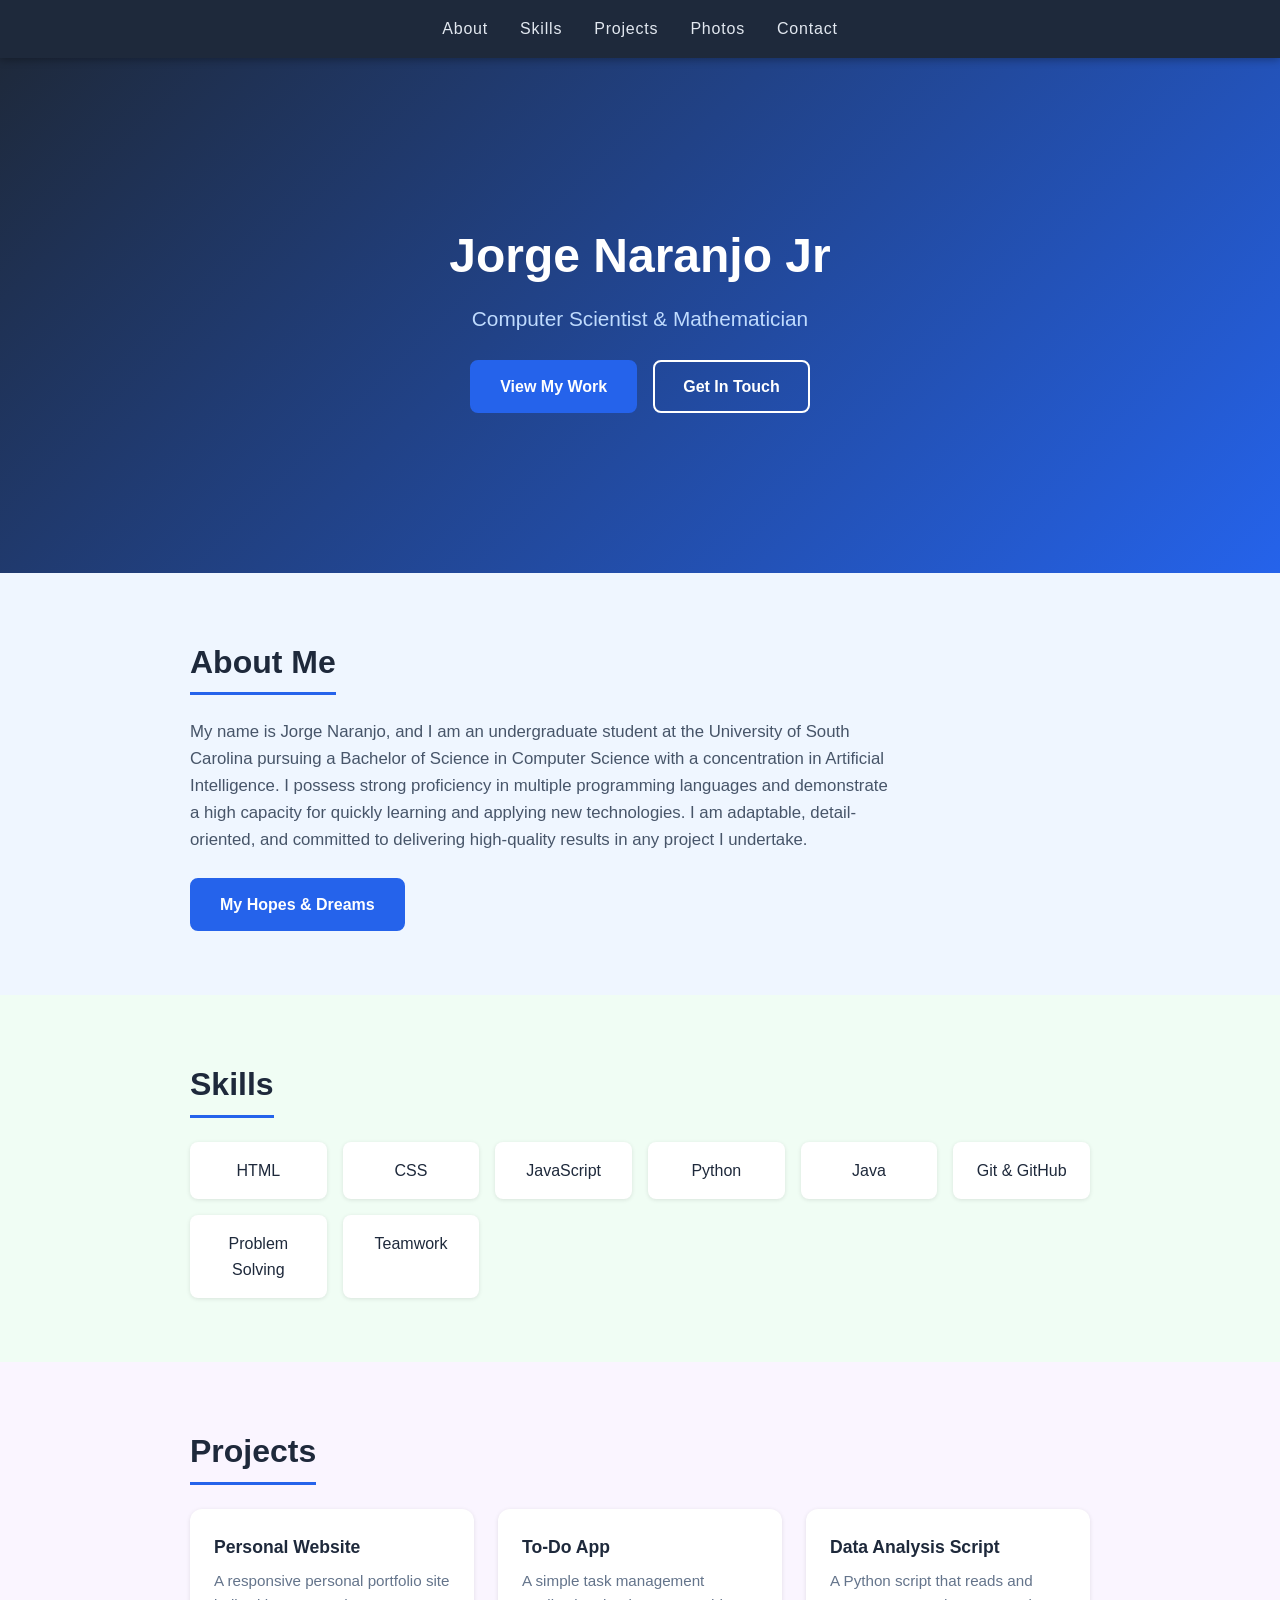
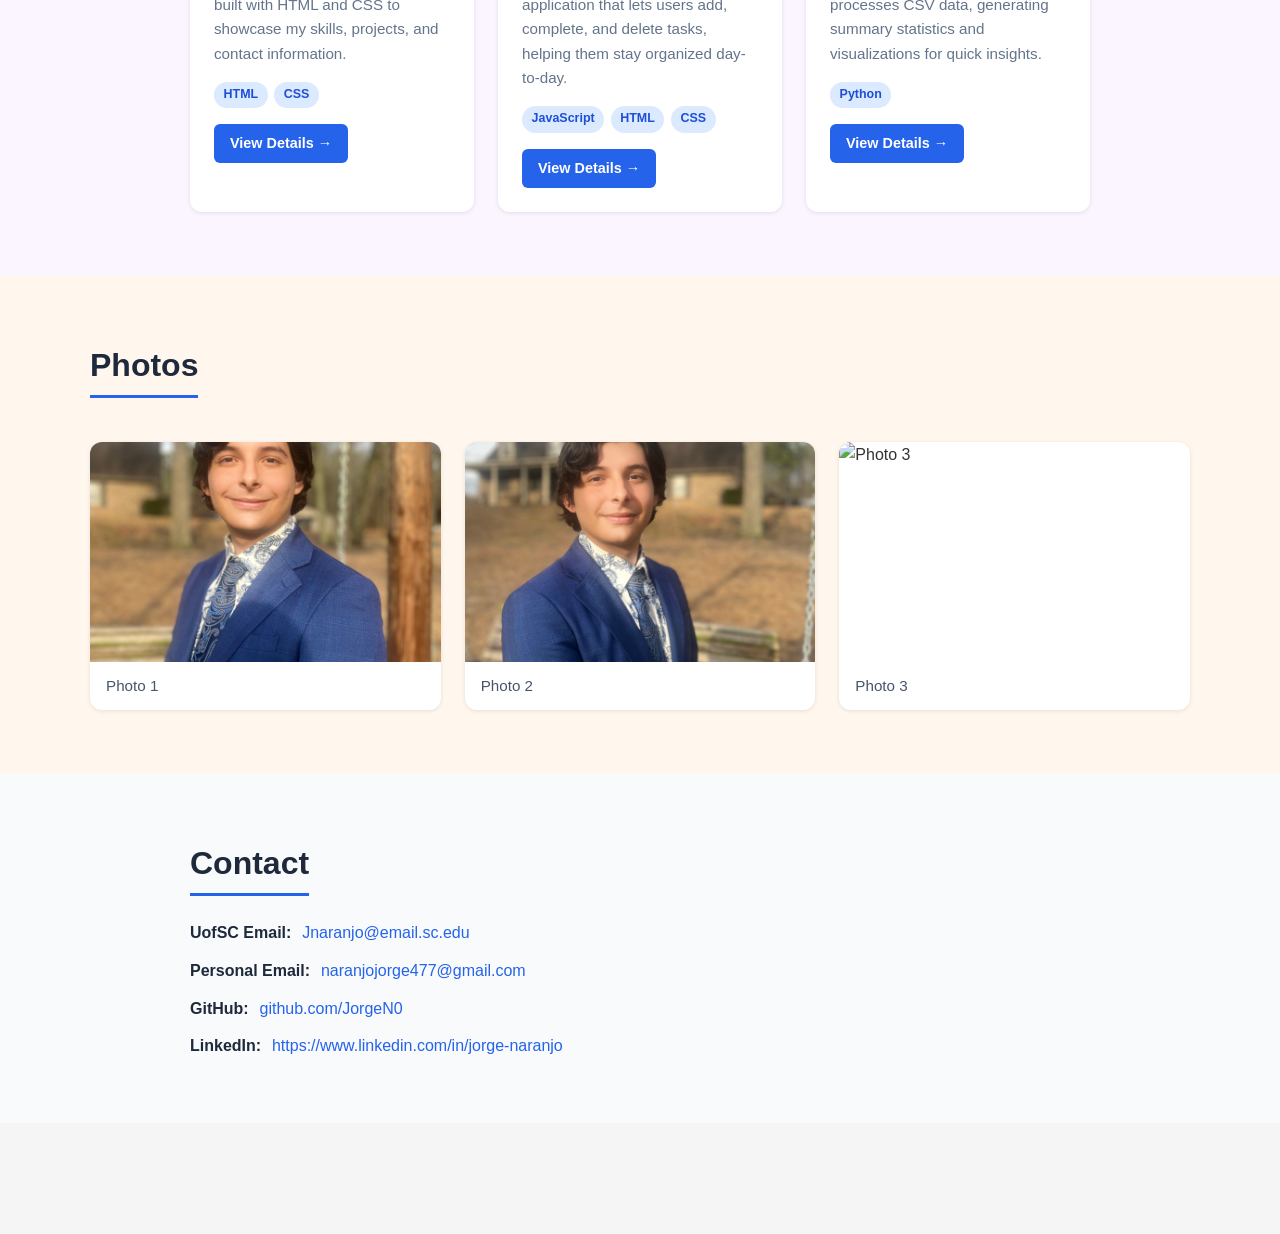
==== commit 513b0a28: "Make project cards clickable buttons linking to project detail pages Co-authored-by: JorgeN0 <208886" ====
--- a/index.html
+++ b/index.html
@@ -75,7 +75,7 @@
     <div class="section-content">
     <h2>Projects</h2>
     <div class="projects-grid">
-      <div class="project-card">
+      <a href="project-personal-website.html" class="project-card project-card-link">
         <h3>Personal Website</h3>
         <p>
           A responsive personal portfolio site built with HTML and CSS to
@@ -85,8 +85,9 @@
           <span class="tag">HTML</span>
           <span class="tag">CSS</span>
         </div>
-      </div>
-      <div class="project-card">
+        <span class="project-btn">View Details &rarr;</span>
+      </a>
+      <a href="project-todo-app.html" class="project-card project-card-link">
         <h3>To-Do App</h3>
         <p>
           A simple task management application that lets users add, complete,
@@ -97,8 +98,9 @@
           <span class="tag">HTML</span>
           <span class="tag">CSS</span>
         </div>
-      </div>
-      <div class="project-card">
+        <span class="project-btn">View Details &rarr;</span>
+      </a>
+      <a href="project-data-analysis.html" class="project-card project-card-link">
         <h3>Data Analysis Script</h3>
         <p>
           A Python script that reads and processes CSV data, generating
@@ -107,7 +109,8 @@
         <div class="project-tags">
           <span class="tag">Python</span>
         </div>
-      </div>
+        <span class="project-btn">View Details &rarr;</span>
+      </a>
     </div>
     </div>
   </section>
--- a/style.css
+++ b/style.css
@@ -246,6 +246,35 @@
 .project-card:hover {
   transform: translateY(-3px);
   box-shadow: 0 6px 16px rgba(0, 0, 0, 0.12);
+}
+
+.project-card-link {
+  display: flex;
+  flex-direction: column;
+  text-decoration: none;
+  color: inherit;
+  cursor: pointer;
+}
+
+.project-card-link:hover {
+  text-decoration: none;
+}
+
+.project-btn {
+  display: inline-block;
+  margin-top: 1rem;
+  padding: 0.5rem 1rem;
+  background-color: #2563eb;
+  color: white;
+  border-radius: 0.375rem;
+  font-size: 0.9rem;
+  font-weight: 600;
+  align-self: flex-start;
+  transition: background-color 0.2s;
+}
+
+.project-card-link:hover .project-btn {
+  background-color: #1d4ed8;
 }
 
 .project-card h3 {
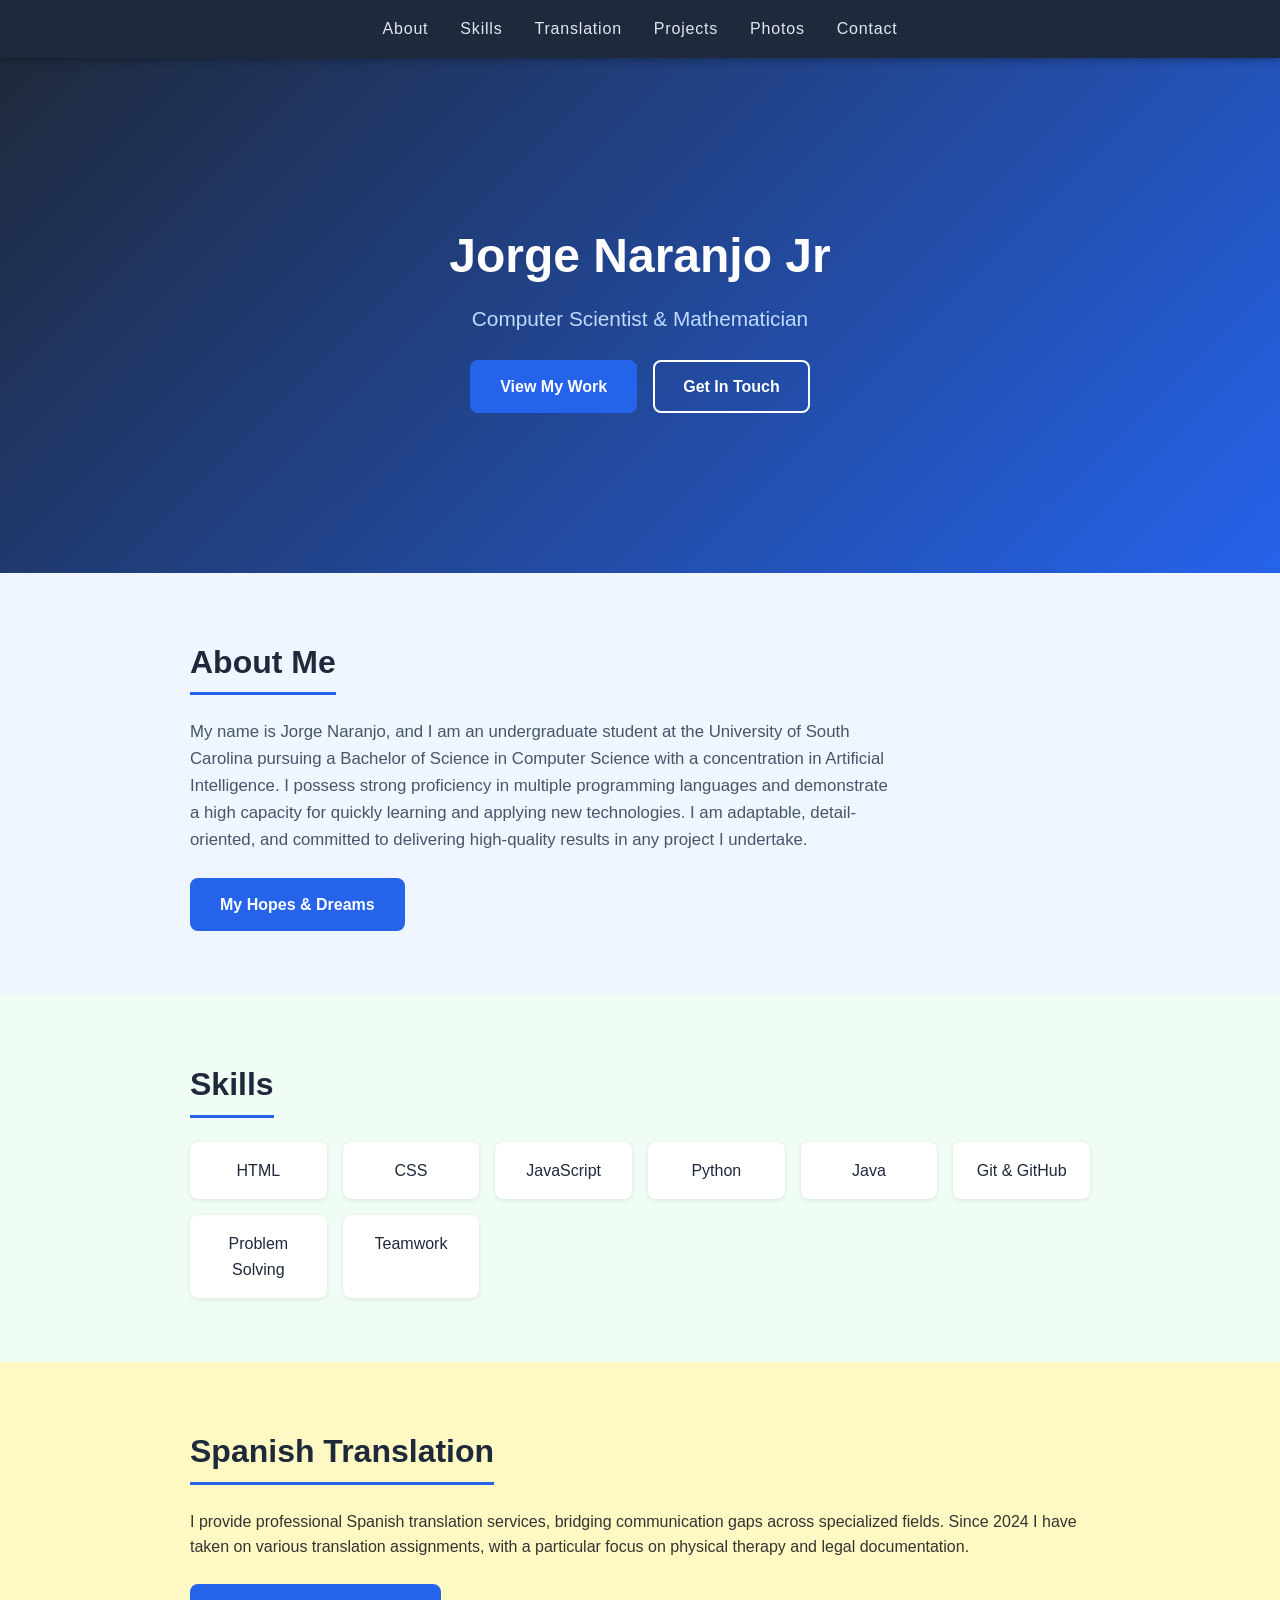
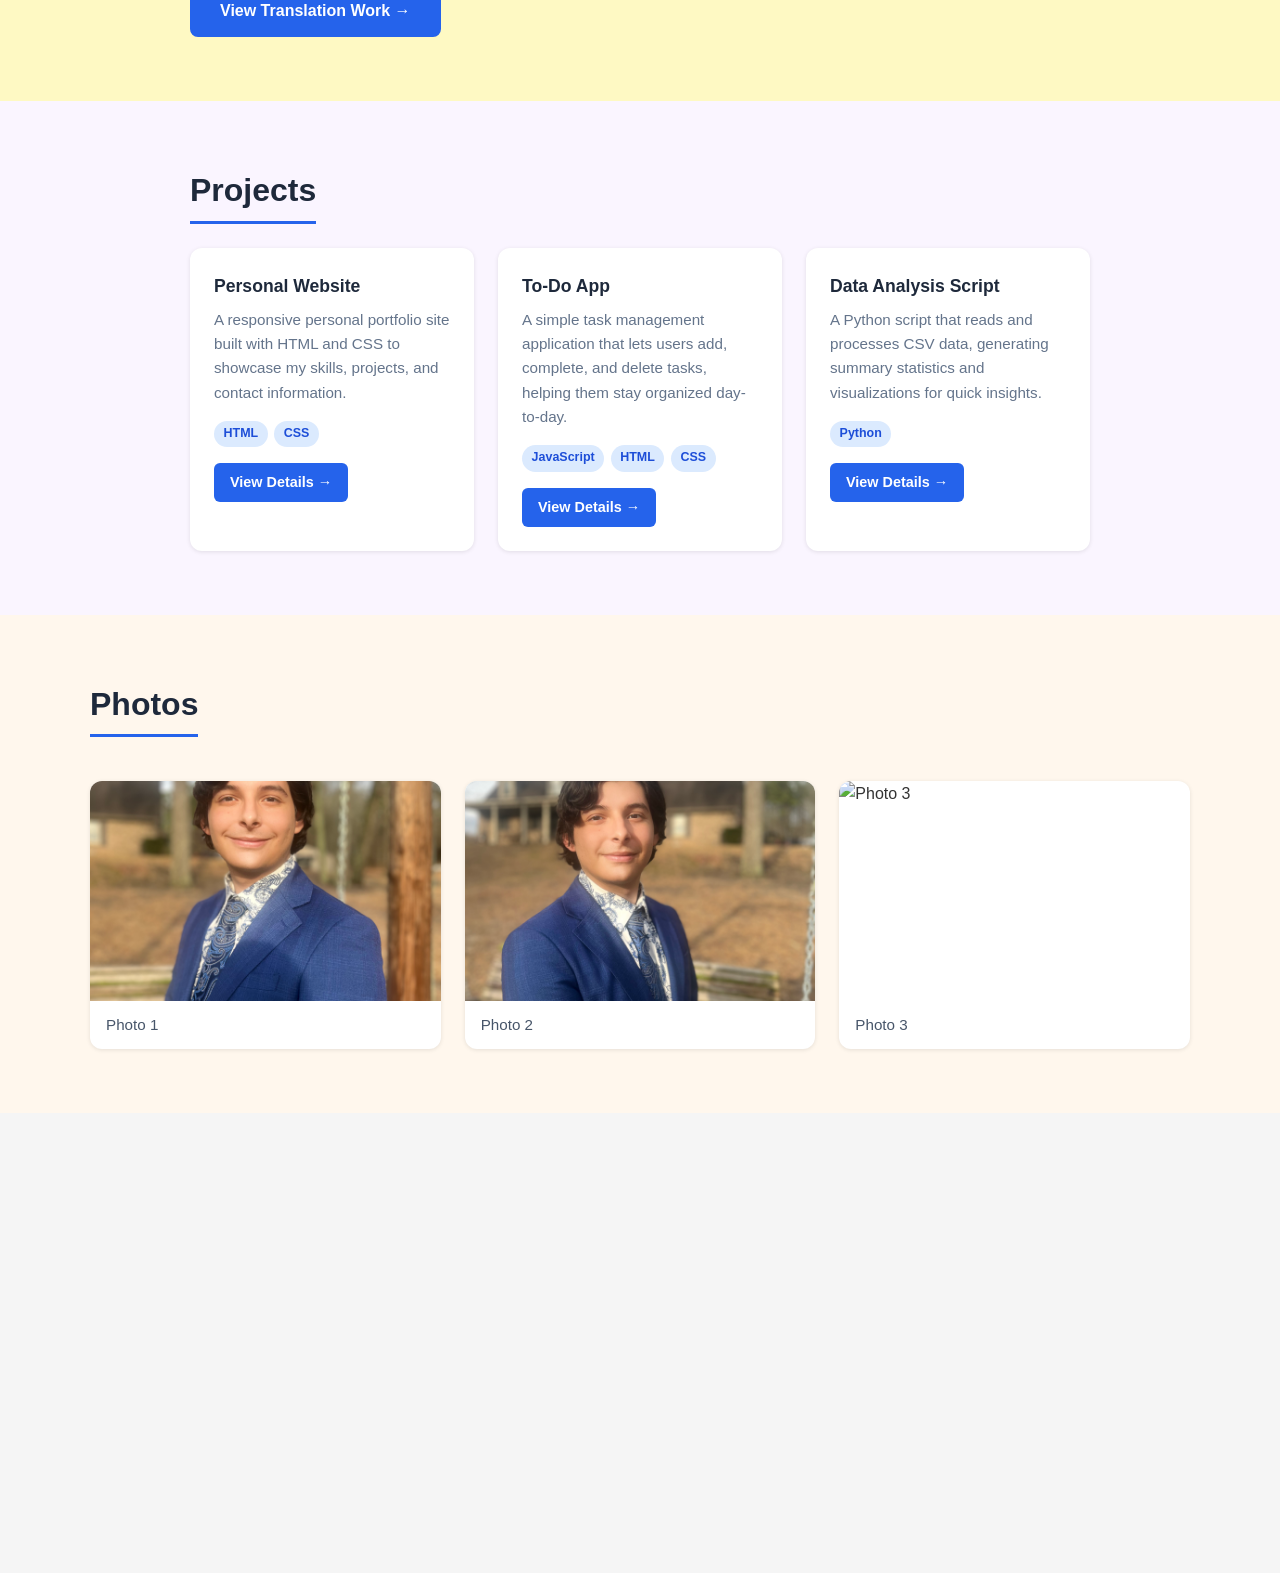
==== commit 464a1d96: "Add Spanish Translation section and detail page Co-authored-by: JorgeN0 <208886296+JorgeN0@users.nor" ====
--- a/index.html
+++ b/index.html
@@ -5,6 +5,17 @@
   <meta name="viewport" content="width=device-width, initial-scale=1.0" />
   <title>Jorge Naranjo Jr – Personal Website</title>
   <link rel="stylesheet" href="style.css" />
+  <script>
+    if (sessionStorage.getItem('introSeen')) {
+      document.documentElement.classList.add('intro-skip');
+    } else {
+      window.addEventListener('DOMContentLoaded', function () {
+        document.getElementById('intro-overlay').addEventListener('animationend', function () {
+          sessionStorage.setItem('introSeen', '1');
+        }, { once: true });
+      });
+    }
+  </script>
 </head>
 <body>
 
@@ -23,6 +34,7 @@
     <ul id="nav-menu">
       <li><a href="#about">About</a></li>
       <li><a href="#skills">Skills</a></li>
+      <li><a href="#translation">Translation</a></li>
       <li><a href="#projects">Projects</a></li>
       <li><a href="#photos">Photos</a></li>
       <li><a href="#contact">Contact</a></li>
@@ -67,6 +79,19 @@
       <div class="skill-card">Problem Solving</div>
       <div class="skill-card">Teamwork</div>
     </div>
+    </div>
+  </section>
+
+  <!-- Spanish Translation -->
+  <section id="translation">
+    <div class="section-content">
+      <h2>Spanish Translation</h2>
+      <p>
+        I provide professional Spanish translation services, bridging communication gaps across specialized fields.
+        Since 2024 I have taken on various translation assignments, with a particular focus on
+        physical therapy and legal documentation.
+      </p>
+      <a href="spanish-translation.html" class="btn btn-primary" style="margin-top:1.5rem;display:inline-block;">View Translation Work &rarr;</a>
     </div>
   </section>
 
--- a/style.css
+++ b/style.css
@@ -57,6 +57,10 @@
   to { opacity: 0; visibility: hidden; }
 }
 
+.intro-skip #intro-overlay {
+  display: none;
+}
+
 /* =====================
    Section Reveal Animations
    ===================== */
@@ -347,6 +351,10 @@
 
 #contact {
   background-color: #f8fafc;
+}
+
+#translation {
+  background-color: #fef9c3;
 }
 
 /* Photos */
